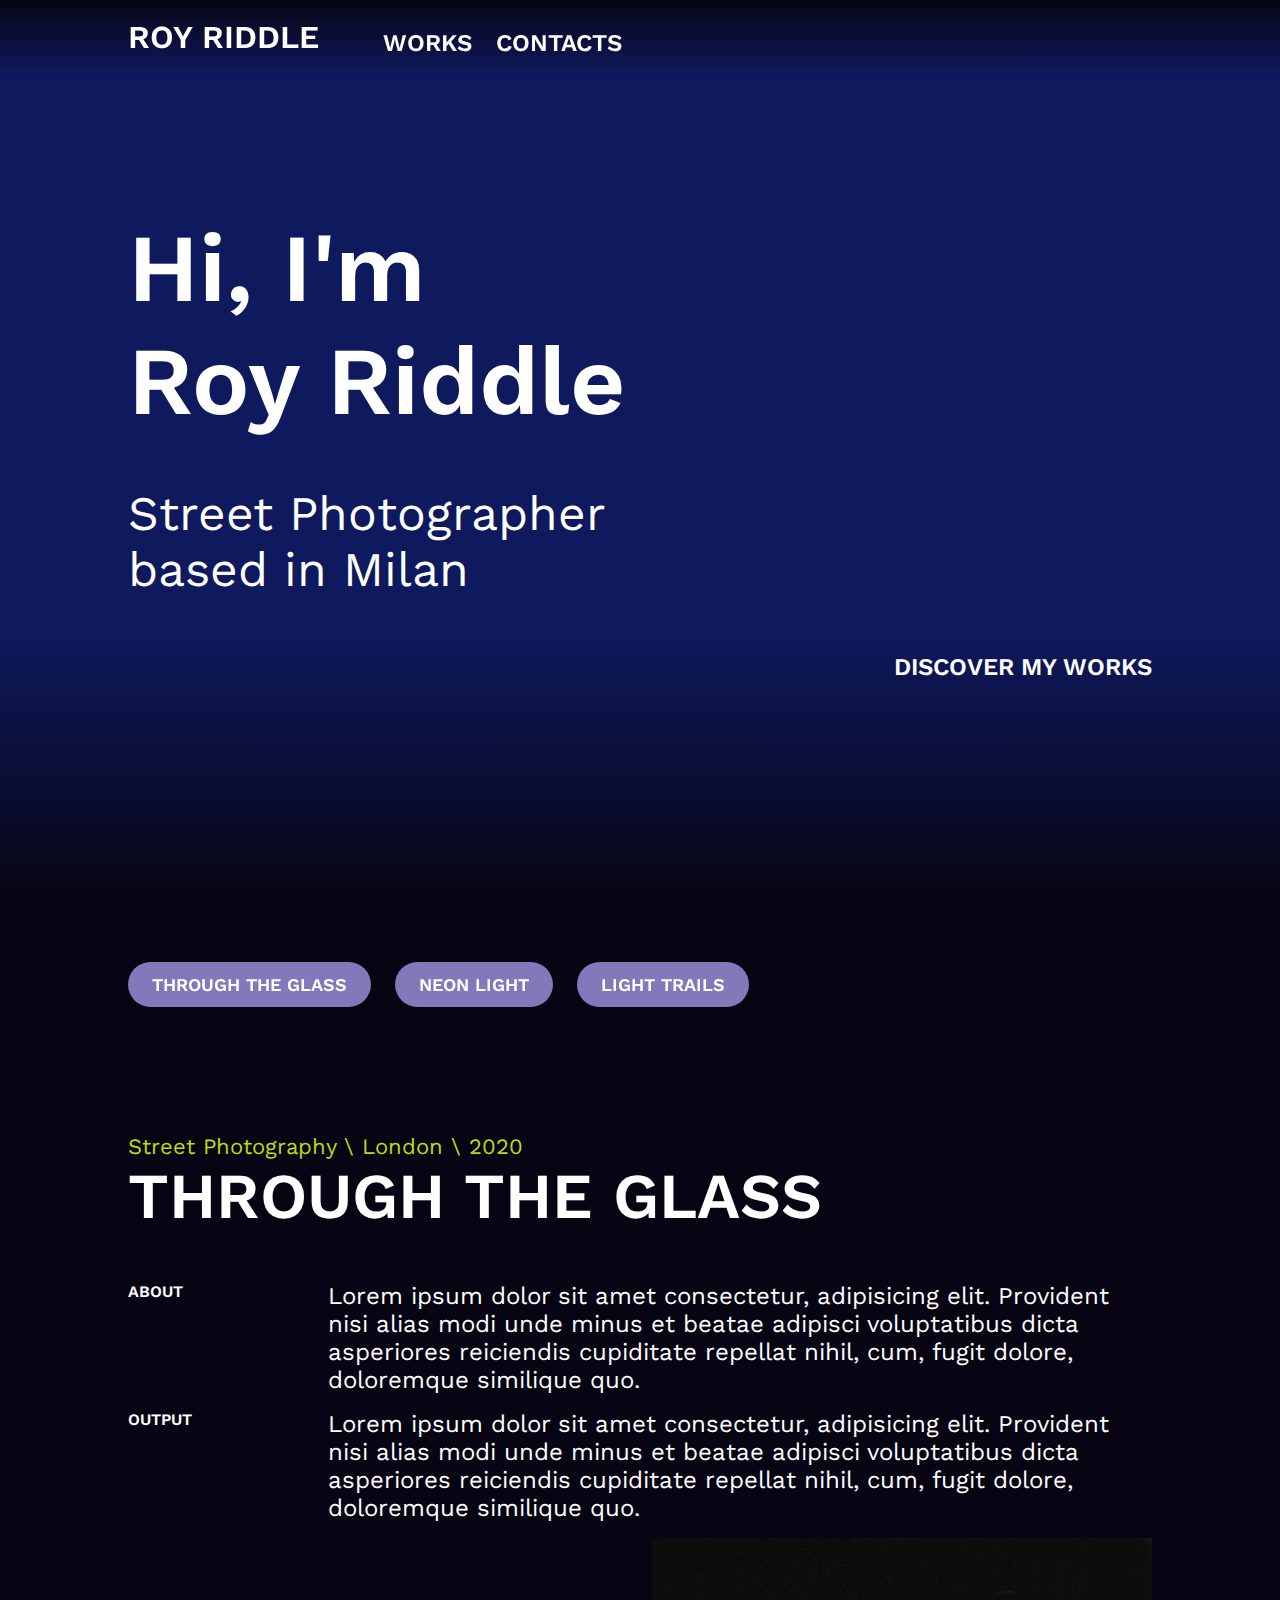
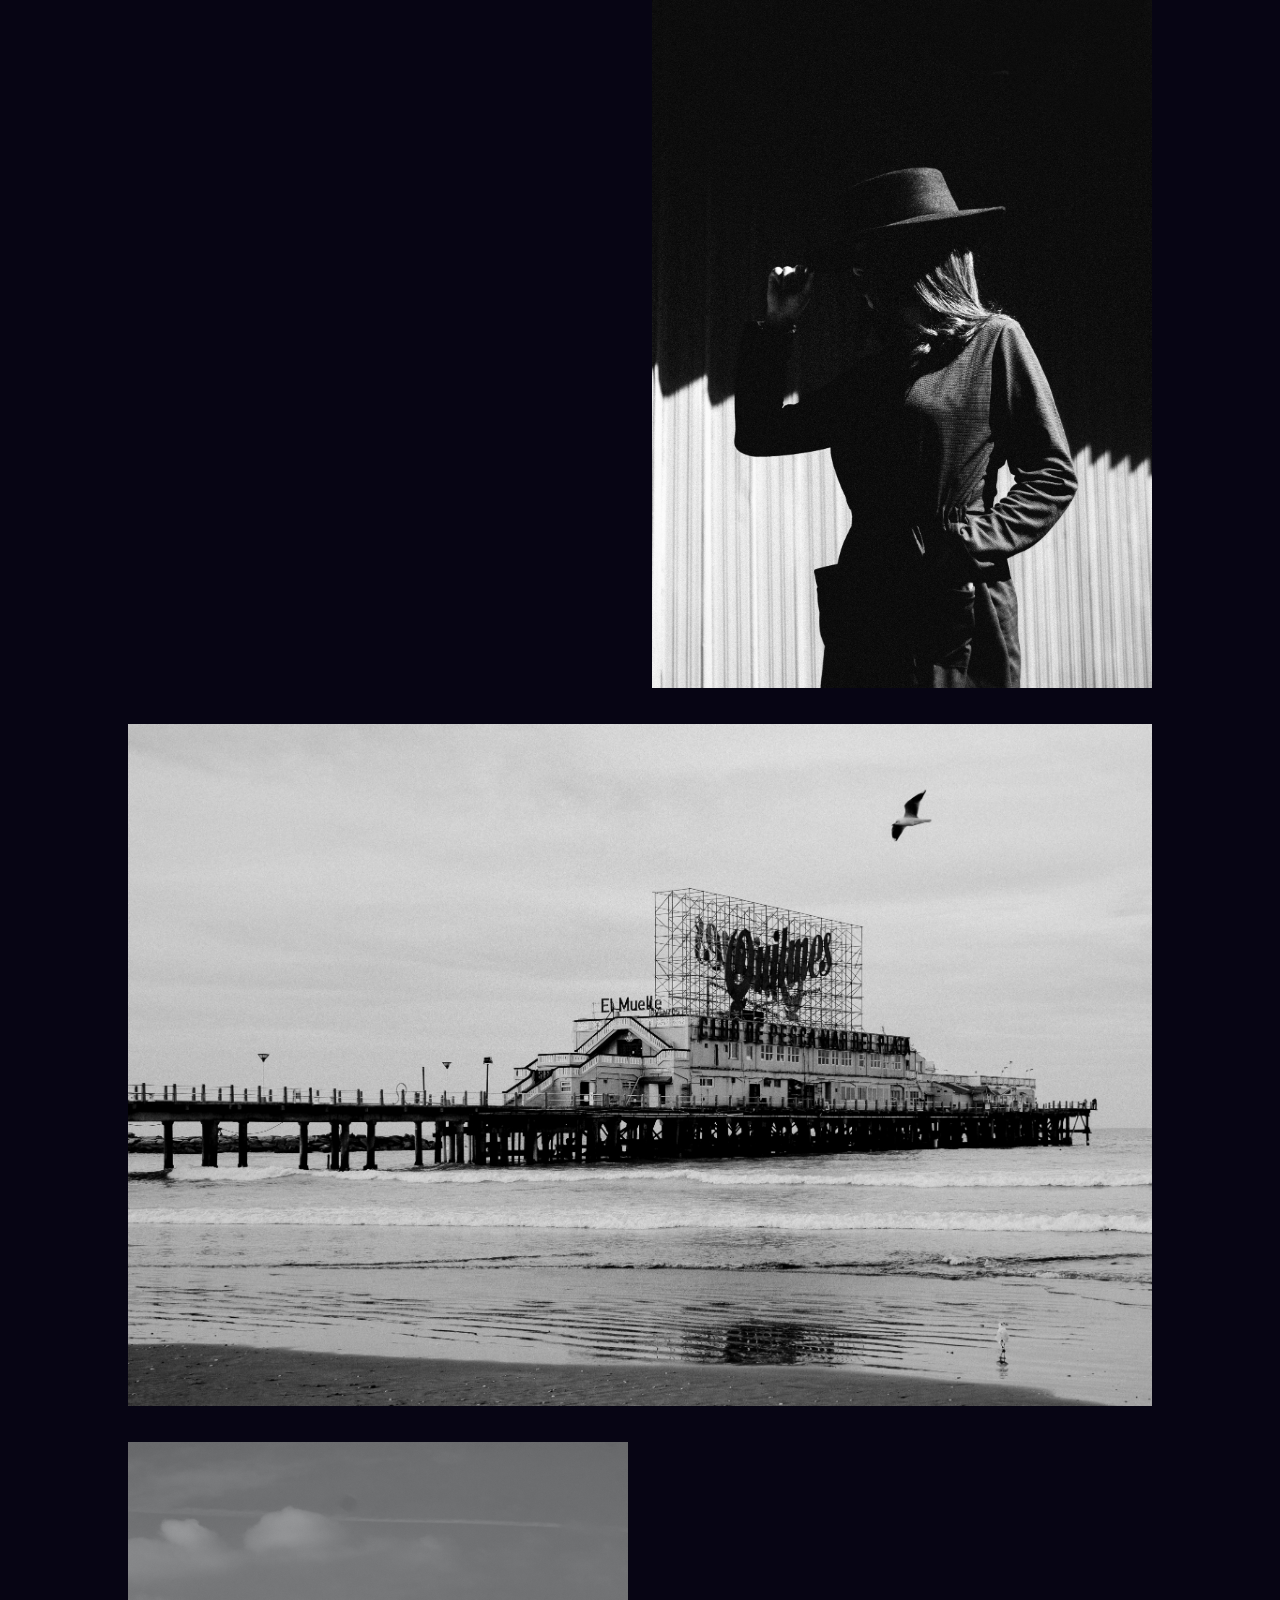
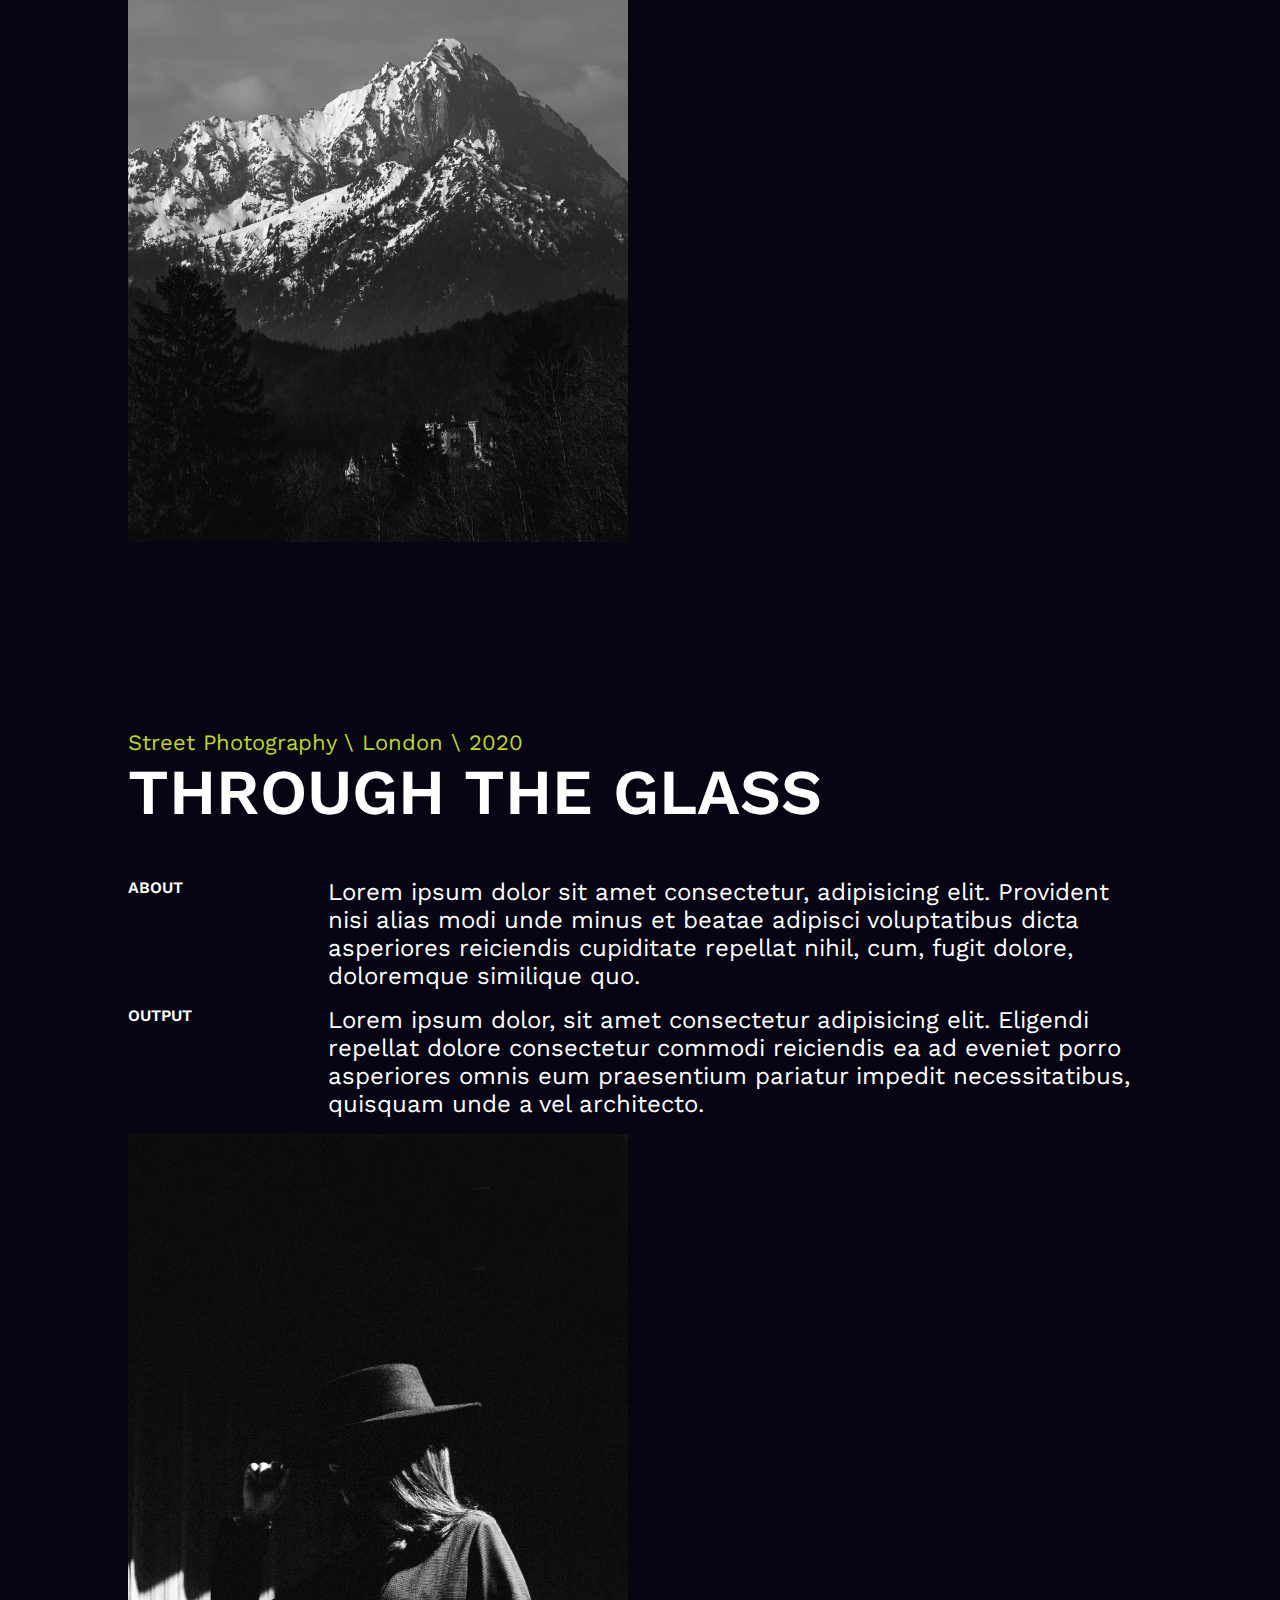
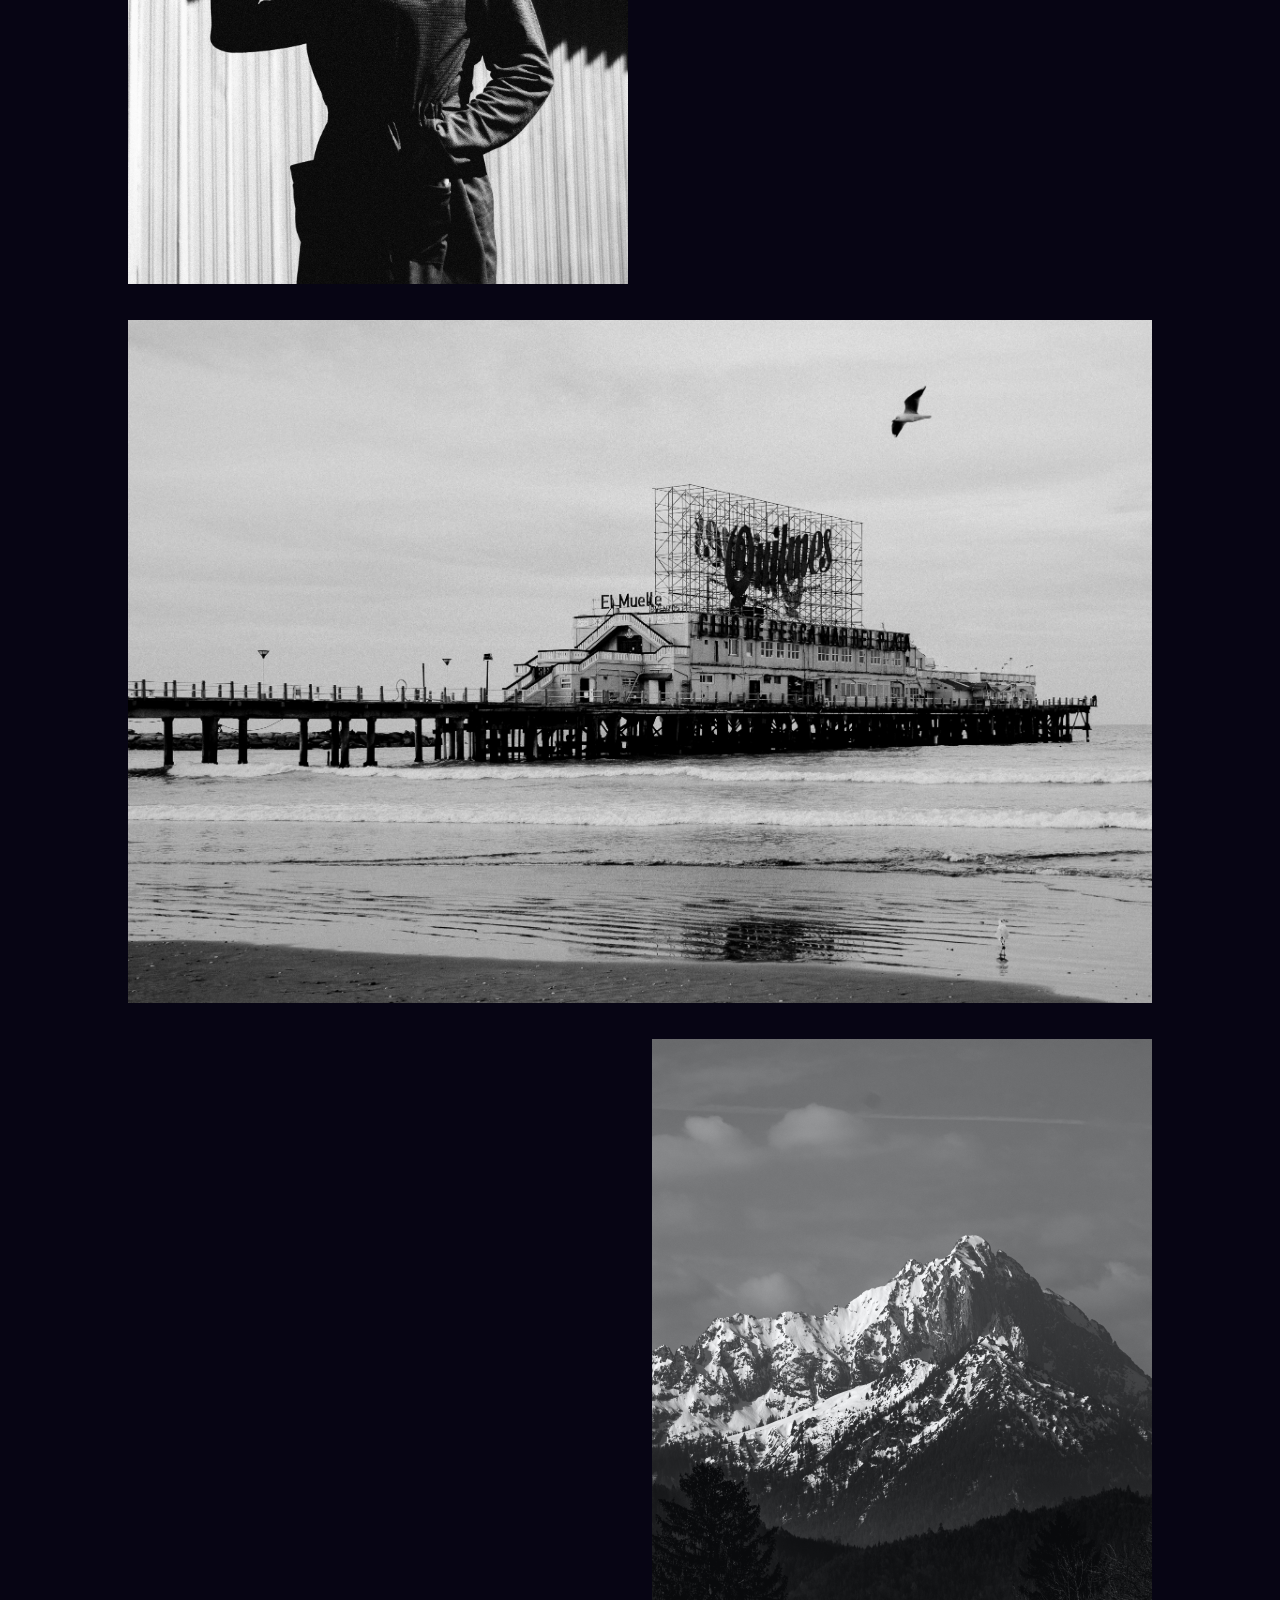
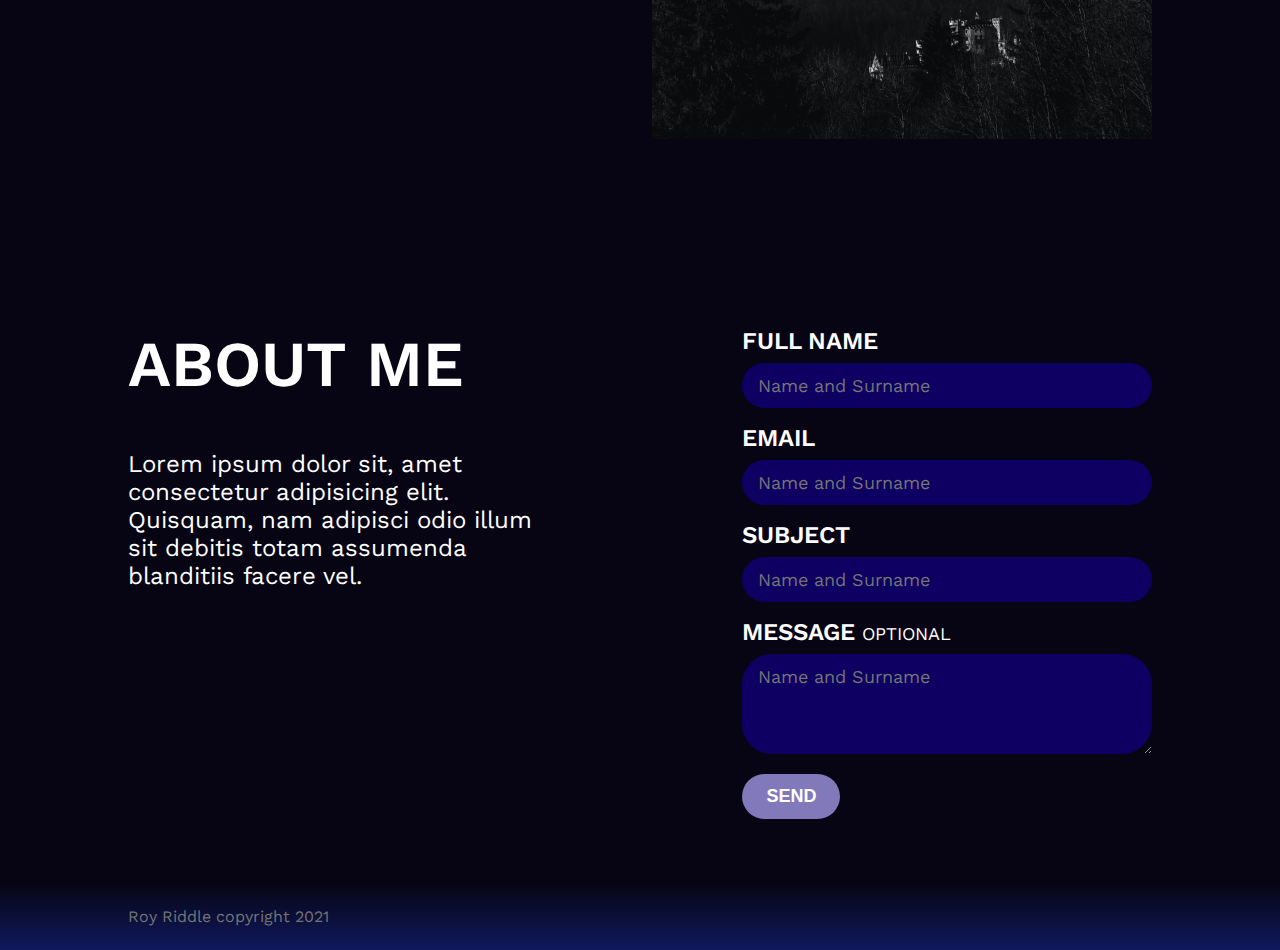
==== progetto_learnn/index.html @ c6b92913 "primo commit" ====
<!DOCTYPE html>
<html lang="en">
<head>
    <meta charset="UTF-8">
    <meta http-equiv="X-UA-Compatible" content="IE=edge">
    <meta name="viewport" content="width=device-width, initial-scale=1.0">
    <link rel="stylesheet" href="style.css">
    <link rel="preconnect" href="https://fonts.googleapis.com">
    <link rel="preconnect" href="https://fonts.gstatic.com" crossorigin>
    <link href="https://fonts.googleapis.com/css2?family=Work+Sans:ital,wght@0,600;1,400&display=swap" rel="stylesheet">
    <script src="script.js"></script>
    <title>Document</title>
</head>
<body>

  <!--  <h1>Titolo 1</h1>
    <h2>Titolo 2</h2>
    <h3>Titolo 3</h3>

    <a href="#">link</a> 
    <br>

    <button class="button">button</button>
-->
<header class="header">
    <div class="container header-container">
    <div class="logo"> Roy Riddle </div>
    <nav class="menu">
        <ul>
            <li><a href="#works">works</a></li>
            <li><a href="#contacts">Contacts</a></li>
        </ul>
    </nav>
    </div>
</header>


<section class="hero">
    <div class="container hero-content">
        <h1>Hi, I'm <br> Roy Riddle</h1>
        <h3>Street Photographer<br>based in Milan</h3>
        <a class="hero-cta" href="#">Discover my works</a>
    </div>
</section>

<section class="works-menu">
    <div class="container">
        <ul>
            <li><a class="button" href="#">Through the glass</a></li>
            <li><a class="button" href="#">Neon light</a></li>
            <li><a class="button" href="#">Light trails</a></li>
          
        </ul>
    </div>
</section>

<!-- section 1 -->

<section class="works">
    <a class="anchors" id="works"></a>
    <div class="container">

<div class="works-item">
        <div class="works-item-tags">Street Photography \ London \ 2020</div>
        <h2>Through the glass</h2>
    
        <div class="work-info">
            <div class="work-info-label">About</div>
            <div class="work-info-content">
                <p>Lorem ipsum dolor sit amet consectetur, adipisicing elit. Provident nisi alias modi unde minus et beatae adipisci voluptatibus dicta asperiores reiciendis cupiditate repellat nihil, cum, fugit dolore, doloremque similique quo.</p>
            </div>
        </div>
    
        <div class="work-info">
            <div class="work-info-label">Output</div>
            <div class="work-info-content">
                <p>Lorem ipsum dolor sit amet consectetur, adipisicing elit. Provident nisi alias modi unde minus et beatae adipisci voluptatibus dicta asperiores reiciendis cupiditate repellat nihil, cum, fugit dolore, doloremque similique quo.</p>
            </div>
        </div>

        <div class="images">
            <img class="img-verticale image-right" src="images/donna_cowboy.jpg" alt="Donna">
            <img class="img-orizzontale" src="images/el_muelle_orizzon.jpg" alt="Muelle">
            <img class="img-verticale image-left" src="images/montagna.jpg" alt="MOntagna">
        </div>
    
    </div>
    </div>
</section>

<!-- section 2 -->

<section class="works">
    <div class="container">

<div class="works-item">
        <div class="works-item-tags">Street Photography \ London \ 2020</div>
        <h2>Through the glass</h2>
    
        <div class="work-info">
            <div class="work-info-label">About</div>
            <div class="work-info-content">
                <p>Lorem ipsum dolor sit amet consectetur, adipisicing elit. Provident nisi alias modi unde minus et beatae adipisci voluptatibus dicta asperiores reiciendis cupiditate repellat nihil, cum, fugit dolore, doloremque similique quo.</p>
            </div>
        </div>
    
        <div class="work-info">
            <div class="work-info-label">Output</div>
            <div class="work-info-content">
                <p>Lorem ipsum dolor, sit amet consectetur adipisicing elit. Eligendi repellat dolore consectetur commodi reiciendis ea ad eveniet porro asperiores omnis eum praesentium pariatur impedit necessitatibus, quisquam unde a vel architecto.</p>
            </div>
        </div>

        <div class="images">
            <img class="img-verticale image-left" src="images/donna_cowboy.jpg" alt="Donna">
            <img class="img-orizzontale" src="images/el_muelle_orizzon.jpg" alt="Muelle">
            <img class="img-verticale image-right" src="images/montagna.jpg" alt="MOntagna">
        </div>
    
    </div>
    </div>
</section>


<section id="contacts" class="contacts">
    <div class="container contacts-content">
        <div class="contacts-about">
            <h2>About me</h2>
            <p>Lorem ipsum dolor sit, amet consectetur adipisicing elit. Quisquam, nam adipisci odio illum sit debitis totam assumenda blanditiis facere vel.</p>
        </div>
        <div class="contacts-form">
        
            <label class="input-label" for="">Full Name</label>
            <input class="input-field" type="text" placeholder="Name and Surname" required>

            
            <label class="input-label" for="">Email</label>
            <input class="input-field" type="email" placeholder="Name and Surname">

            <label class="input-label" for="">Subject</label>
            <input class="input-field" type="email" placeholder="Name and Surname">

            <label class="input-label" for="">Message <span>Optional</span></label>
            <textarea class="input-textarea" type="text-area" placeholder="Name and Surname"></textarea>

            <button class="button">Send</button>
           

        </div>
    </div>
</section>


<footer class="footer">
    <div class="container">
        <div class="copyright">Roy Riddle copyright 2021</div>
    </div>
</footer>

</body>
</html>
---- progetto_learnn/style.css ----
* {
    box-sizing: border-box;
    margin: 0;
    padding: 0;
}



body {
    background-color: #070514;
    color: #fff;
    font-family: 'Work Sans', sans-serif;
    font-size: 100%;
    min-height: 2000px;
}

h1, h2, h3 {
    margin-bottom: 48px;
}

h1 {
    font-size: 96px;
    font-weight: 600;
    line-height: 113px;
}

@media screen and (max-width: 576px) {
    h1 {
        font-size: 48px;
        line-height: 56px;
    }
}

h2 {
    font-size: 64px;
    font-weight: 600;
    line-height: 75px;
    text-transform: uppercase;
}
    

h3 {
    font-size: 48px;
    font-weight: normal;
    line-height: 56px;
}

p {
    font-size: 24px;
    margin-bottom: 16px;
    font-weight: 400;

}

a {
    font-size: 36px;
    font-weight: 600;
    line-height: 42px;
    color: #fff;
    text-decoration: none;
    text-transform: uppercase;
}

a:hover {
    color: #beda10;
}

.button {
    background-color: #8279bb;
    color: #fff;
    font-size: 18px;
    font-weight: 600;
    text-transform: uppercase;
    padding: 12px 24px;
    border: none;
    border-radius: 36px;
}

.button:hover {
    background-color: #beda10;
    color: #070514;
}

.input-label {
    font-size: 24px;
    font-weight: 600;
    text-transform: uppercase;
    
}

.input-label span {
    font-weight: 400;
    text-transform: uppercase;
    font-size: 18px;
}

.input-field,
.input-textarea {
    font-family: 'Work Sans', sans-serif;
    font-size: 18px;
    font-weight: 400;
    color: #757575;
    background-color: #0e0062;
    padding: 12px 16px;
    width: 100%;
    border: none;
    border-radius: 30px;
    margin: 8px auto 16px auto;
}

.input-textarea {
    height: 100px;
}


.container {
    width: 80%;
    margin-left: auto;
    margin-right: auto;
    max-width: 1140px;
}

section {
    padding-top: 64px;
    padding-bottom: 64px;
}

.hero {
    height: 100vh;
    background: linear-gradient(0deg, rgba(7,5,20,1) 0%, rgba(15,25,93,1) 30%);
}

.hero-content {
    height: 100%;
    display: flex;
    flex-direction: column;
    justify-content: center;
    }

.hero-cta {
    align-self: flex-end;
    font-size: 24px;
}

/*header*/

.header {
    position: fixed;
    top: 0;
    left: 0;
    width: 100%;
    background: linear-gradient(180deg, rgba(7,5,20,1) 0%, rgba(15,25,93,0) 100%);
    z-index: 5;
}


.header-container {
    display: flex;
    align-items: center;
    padding: 10px 0;
    flex-wrap: wrap;
    }

.logo {
    font-size: 32px;
    font-weight: 600;
    line-height: 42px;
    text-transform: uppercase;
    margin-right: 64px;
}

.menu ul {
 list-style-type: none;
 display: flex;
 flex-wrap: wrap;

}

.menu ul li {
    margin-right: 24px;
    margin-top: 12px;
    


}
.menu ul li a {
    font-size: 24px;
}


.works-menu {
    position: sticky;
    top: -5px;
}

@media screen and (max-width: 768px) {
    .works-menu{
        display: none;
    }
    
}

.works-menu ul {
    list-style-type: none;
    display: flex;
    white-space: nowrap;
}

.works-menu ul li {
    margin-right: 24px;
}


.works {
    
}

.works-item {
    margin-bottom: 24px;

}

.works-item-tags {
    font-size: 22px;
    color: #beda10;
    font-weight: normal;

}

.work-info {
    display: flex;
    flex-wrap: wrap;
}

.work-info-label {
    font-weight: 600;
    text-transform: uppercase;
    width: 200px;
    flex-grow: 0;
    flex-shrink: 1;
    
}


.work-info-content {
    width: 70%;
    flex-grow: 1;
    flex-shrink: 1;
}

img.img-verticale {
    width: 500px;
}

img.img-orizzontale  {
    width: 100%;
}

.images {
    display: flex;
    flex-direction: column;
    align-items: center;
}

.images img {
    margin-bottom: 36px;
    max-width: 100%;
}

.image-right {
    align-self: flex-end;
}

.image-left {
    align-self: flex-start;
}


.contacts {

}

.contacts-content {
    display: flex;
    justify-content: space-between;
}

.contacts-about,
.contacts-form {
    width: 40%;
    flex-grow: 0;
    flex-shrink: 0;
}

@media screen and (max-width: 768px) {
    .contacts-content {
        flex-direction: column;
       
    }
    
    .contacts-about,
    .contacts-form {
        width: 100%;
}
}

.footer {
    background: linear-gradient(180deg, rgba(7,5,20,0) 0%, rgba(15,25,93,1) 100%);
    padding: 24px 0;
}


.copyright {
    color: #757575;
}

.anchors {
    visibility: hidden;
    position: relative;
    top:-150px;
}
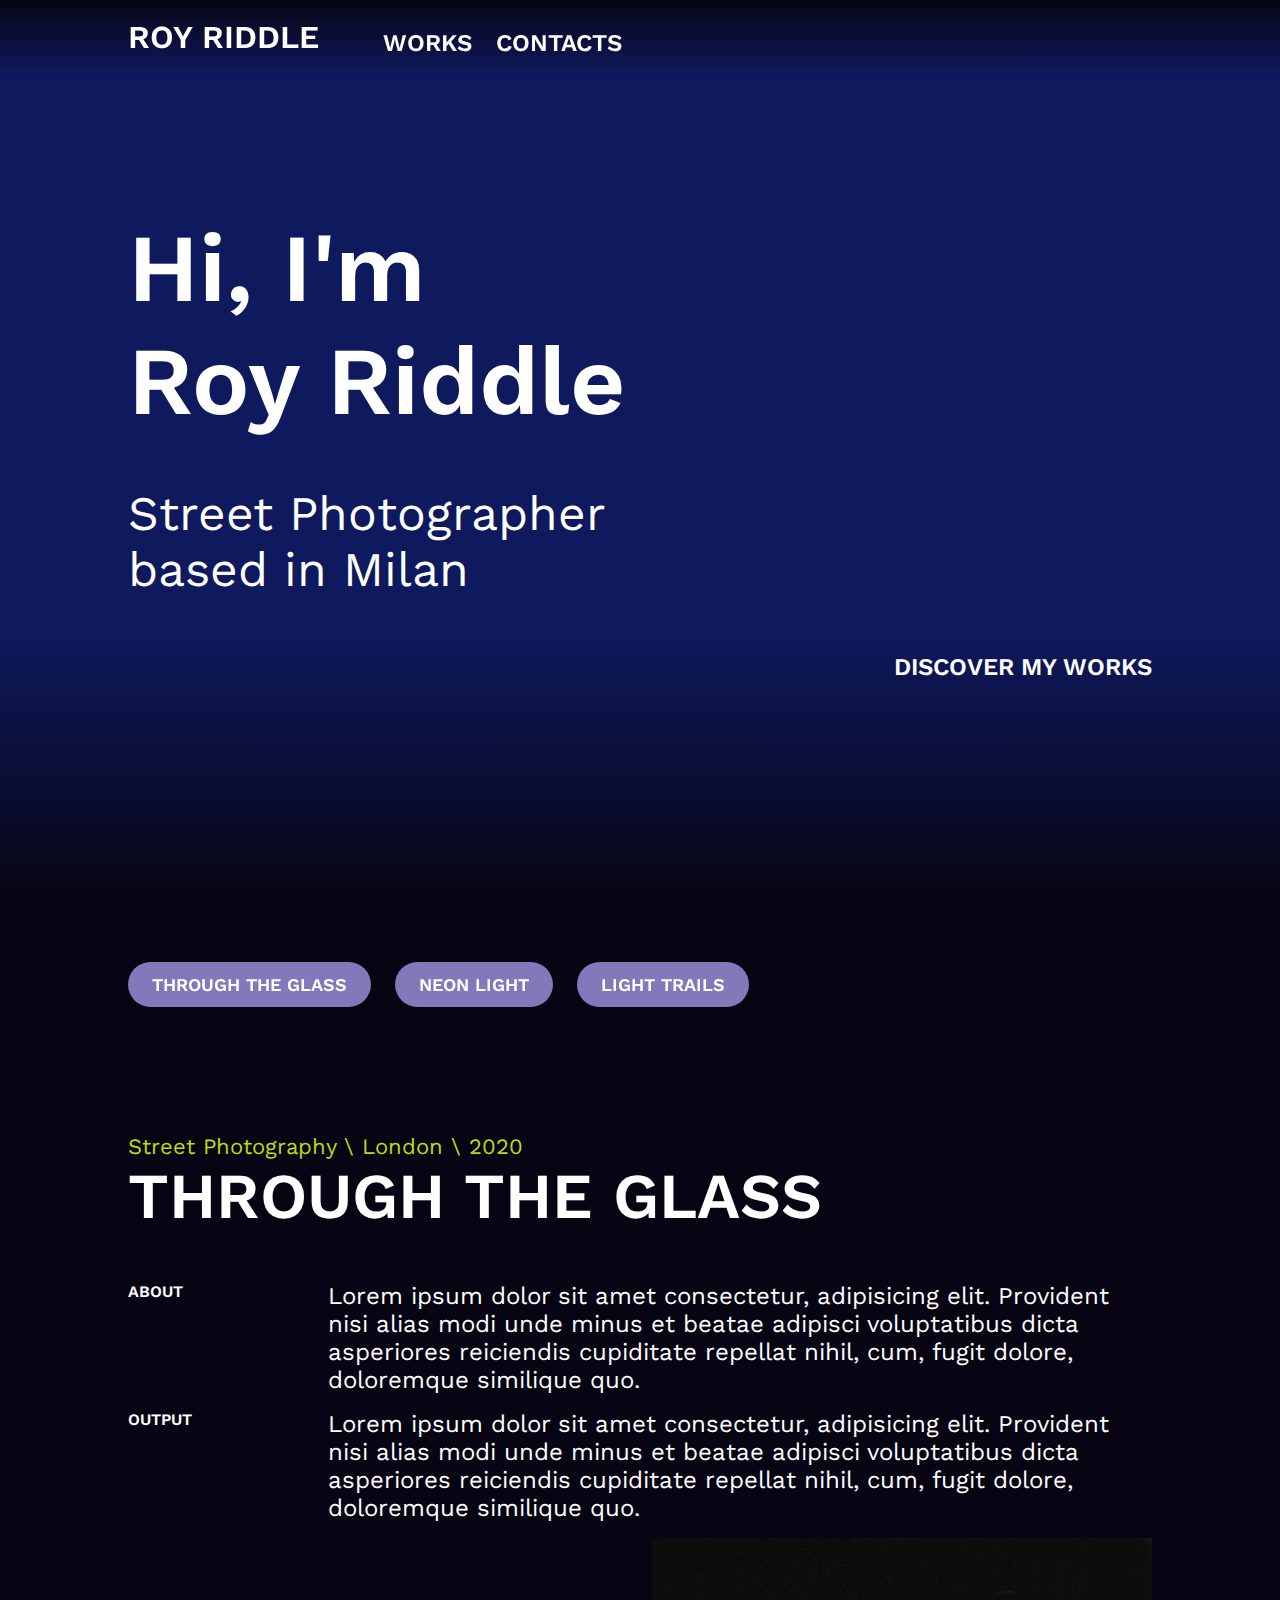
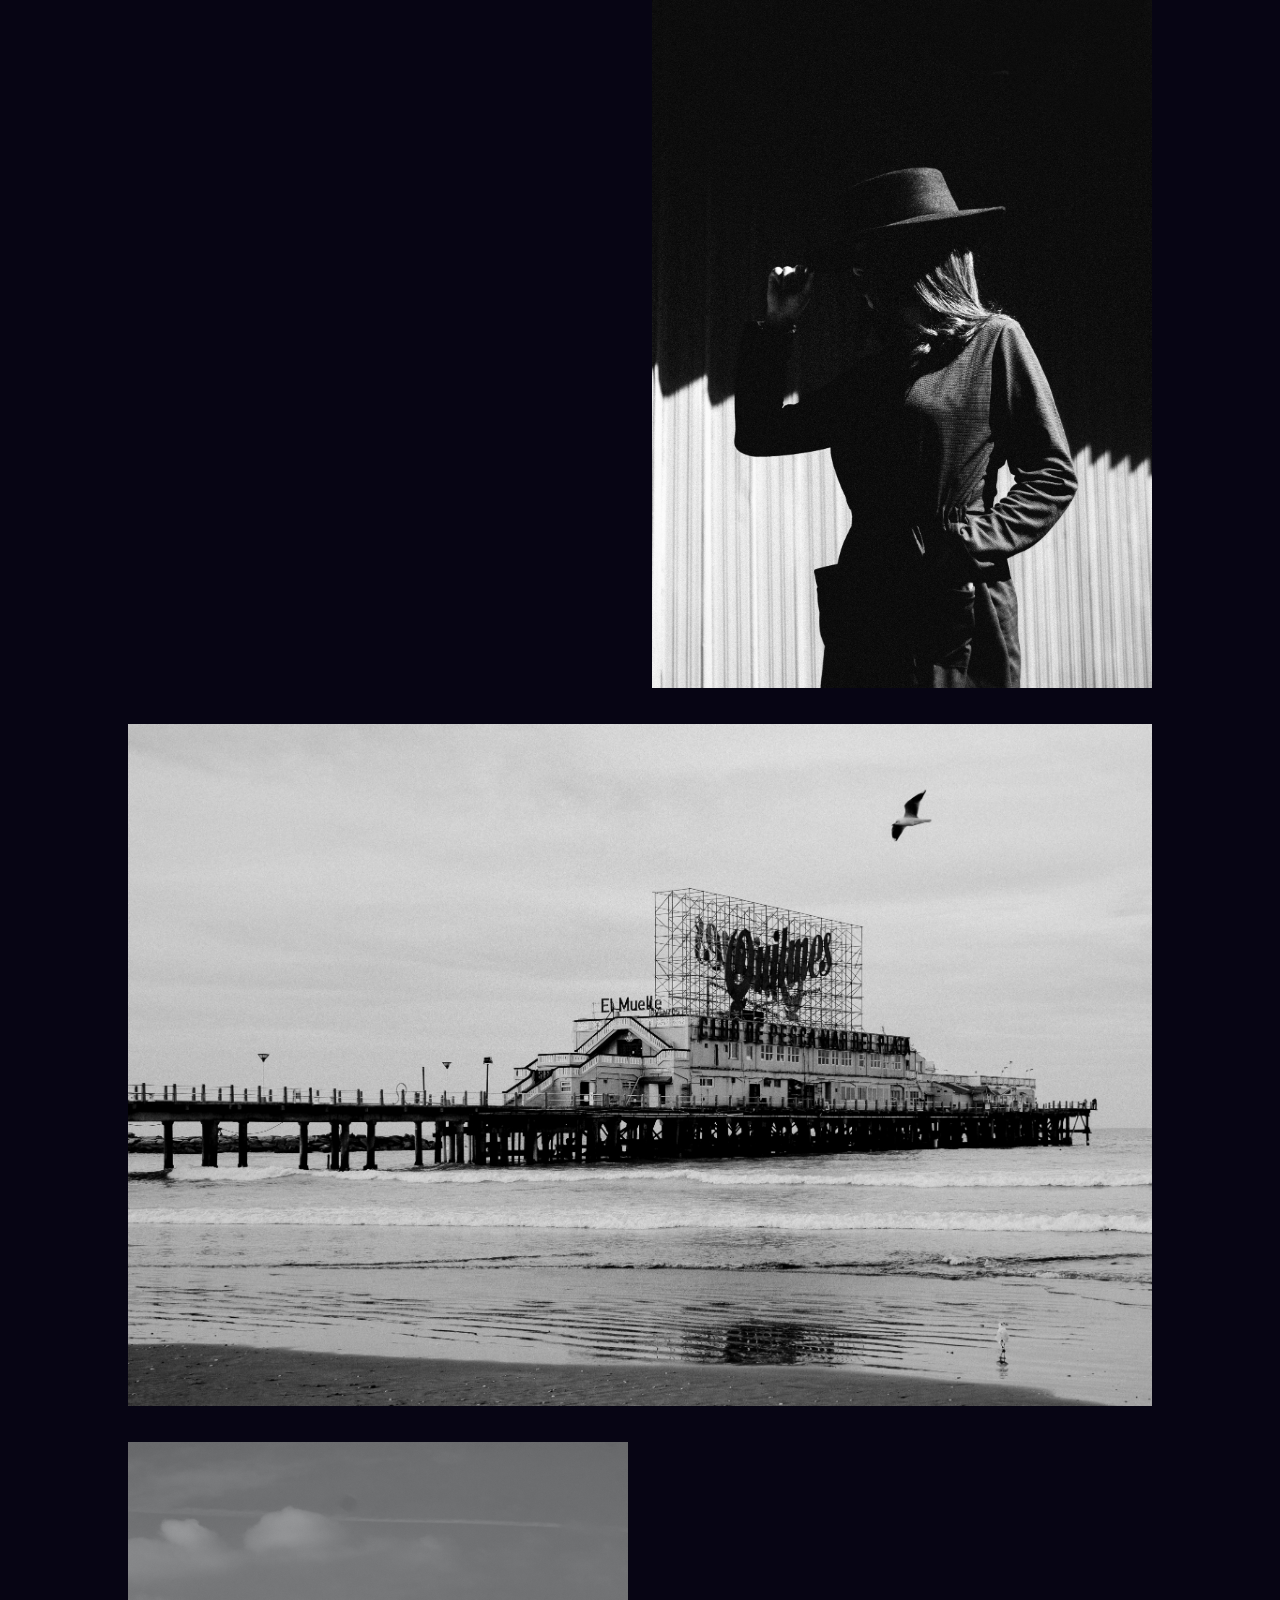
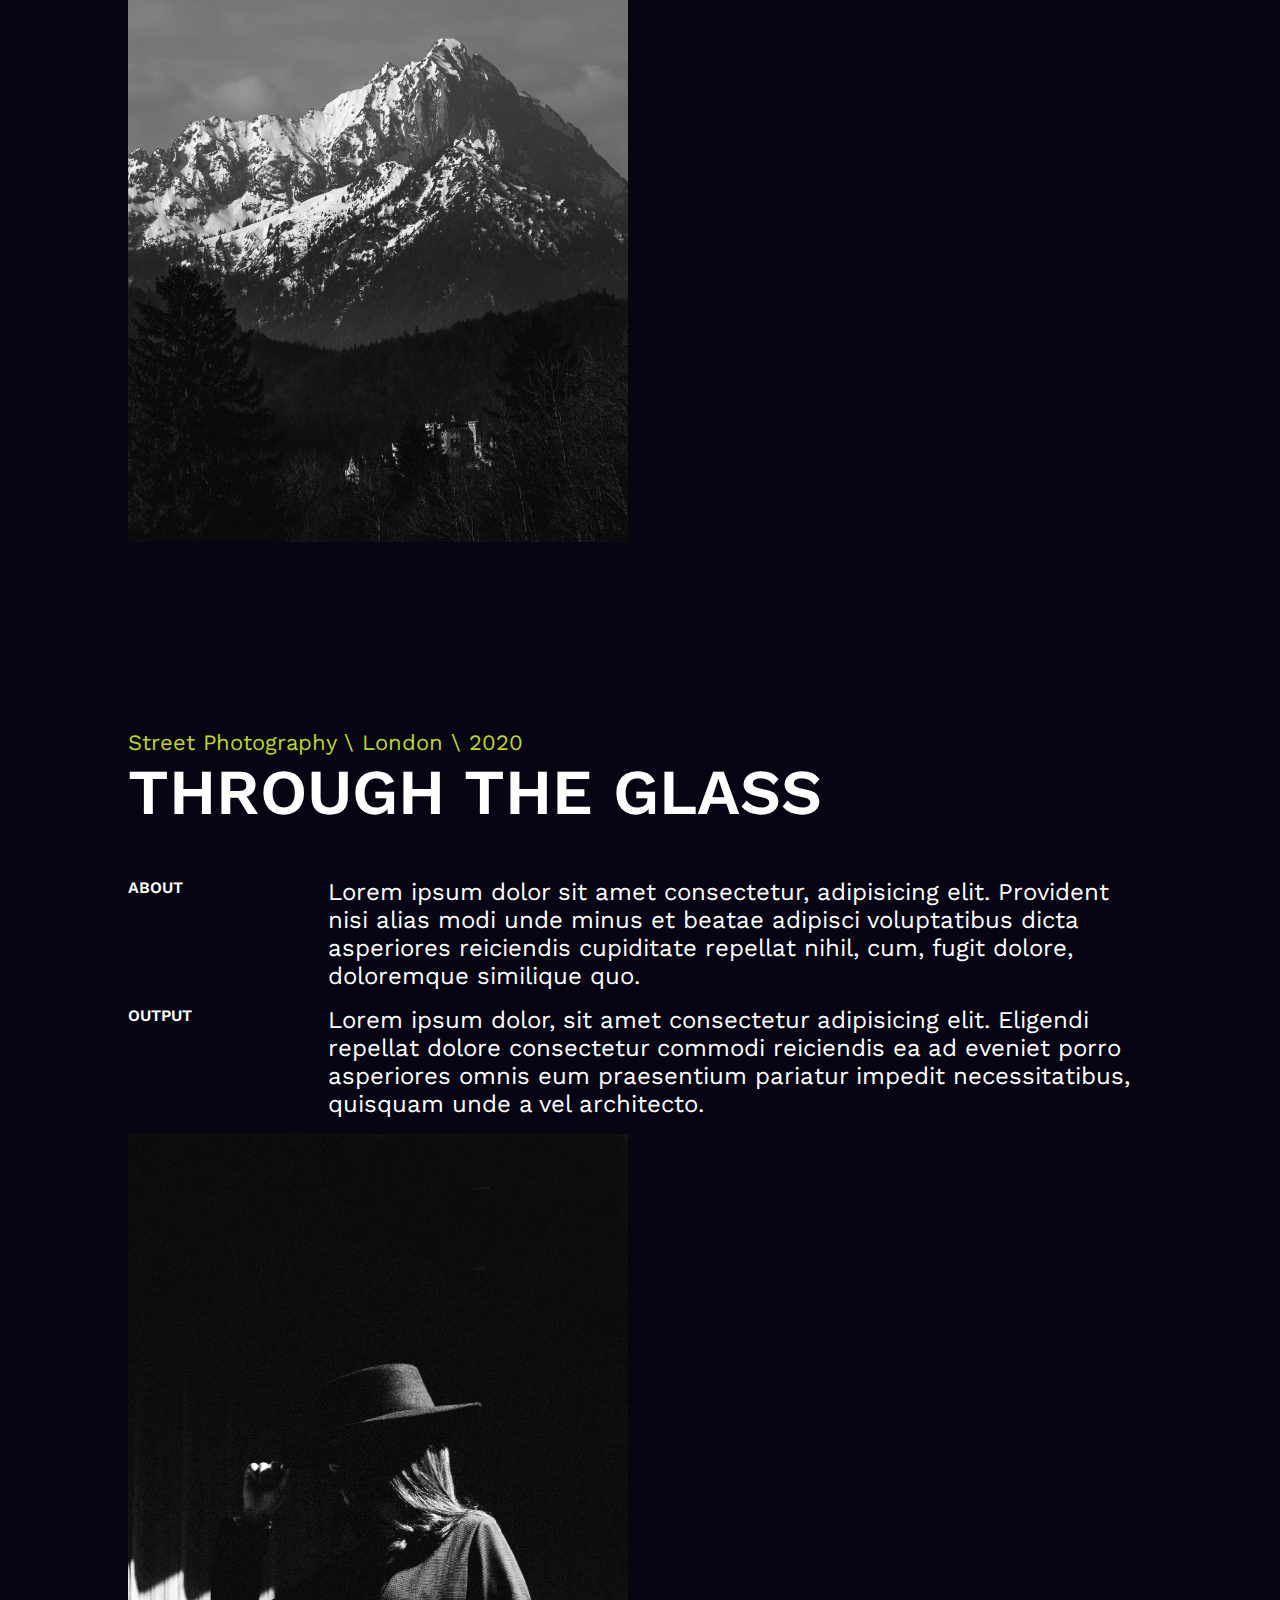
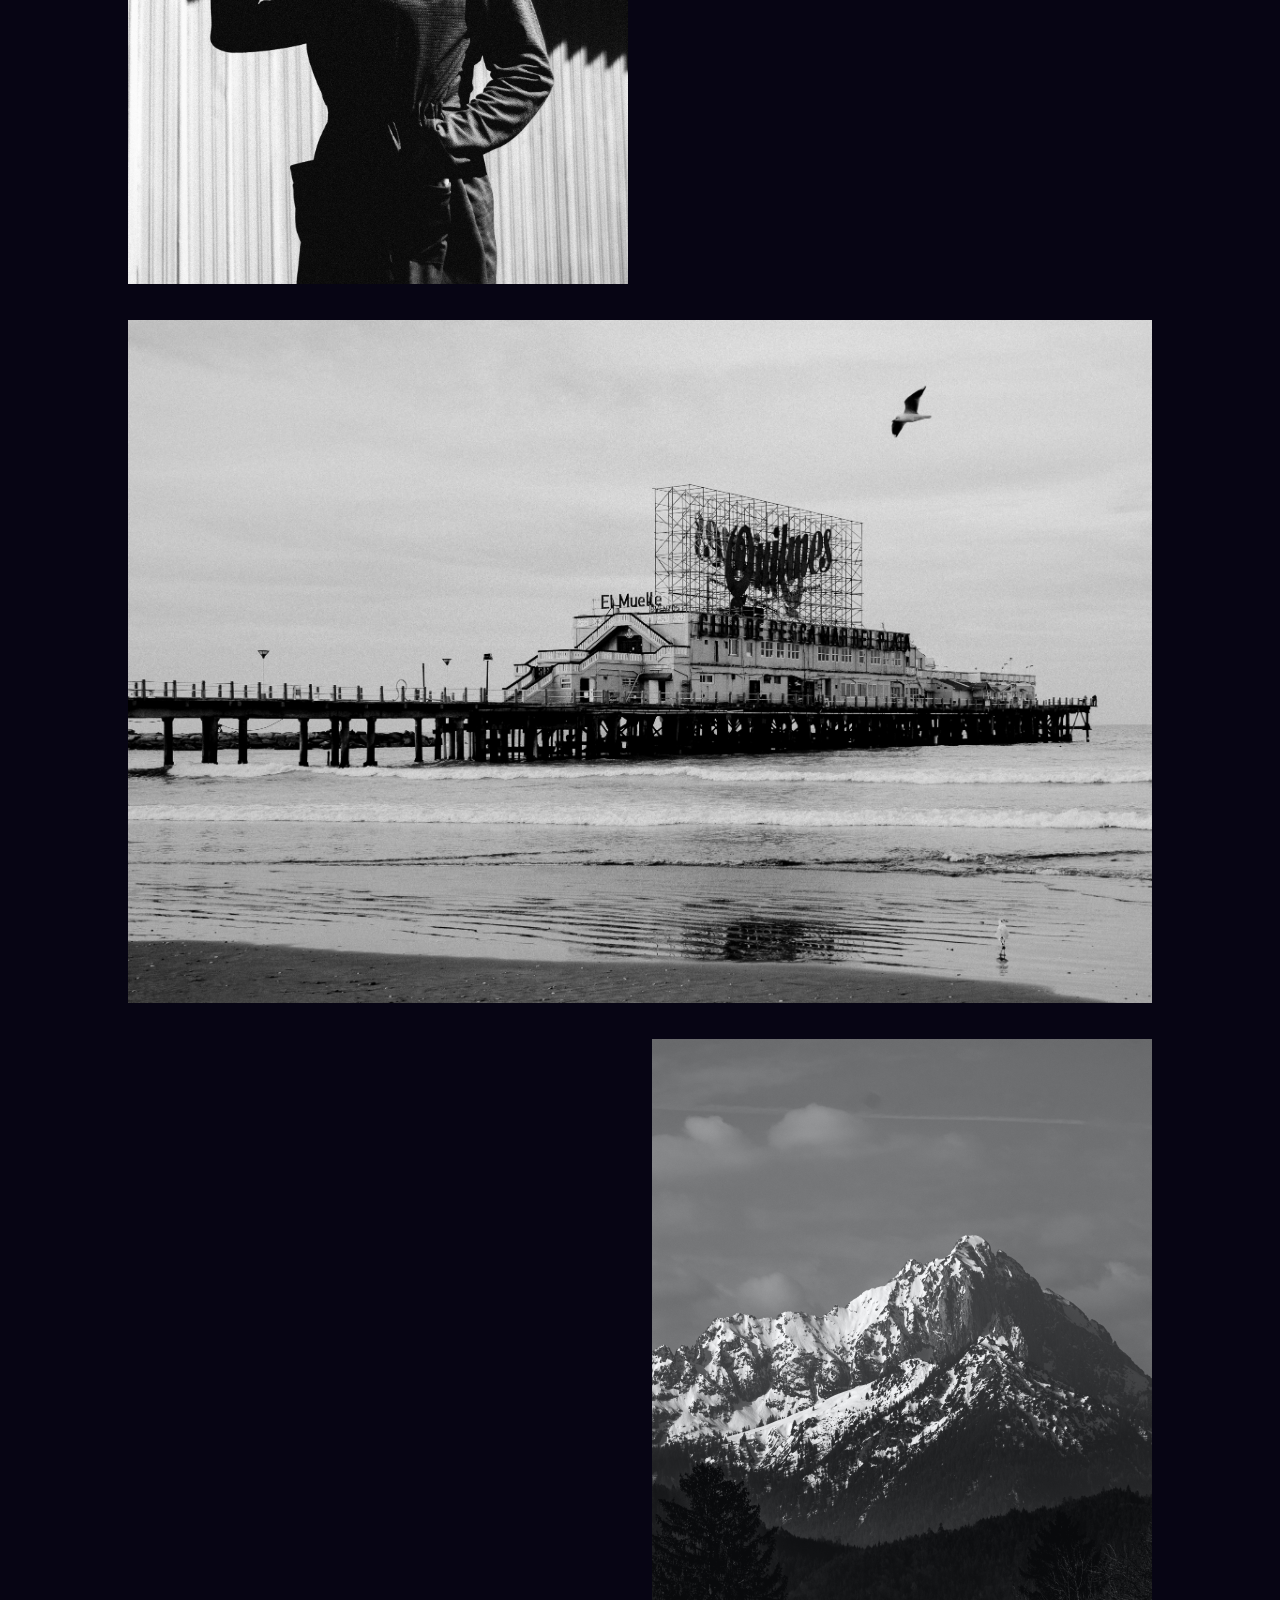
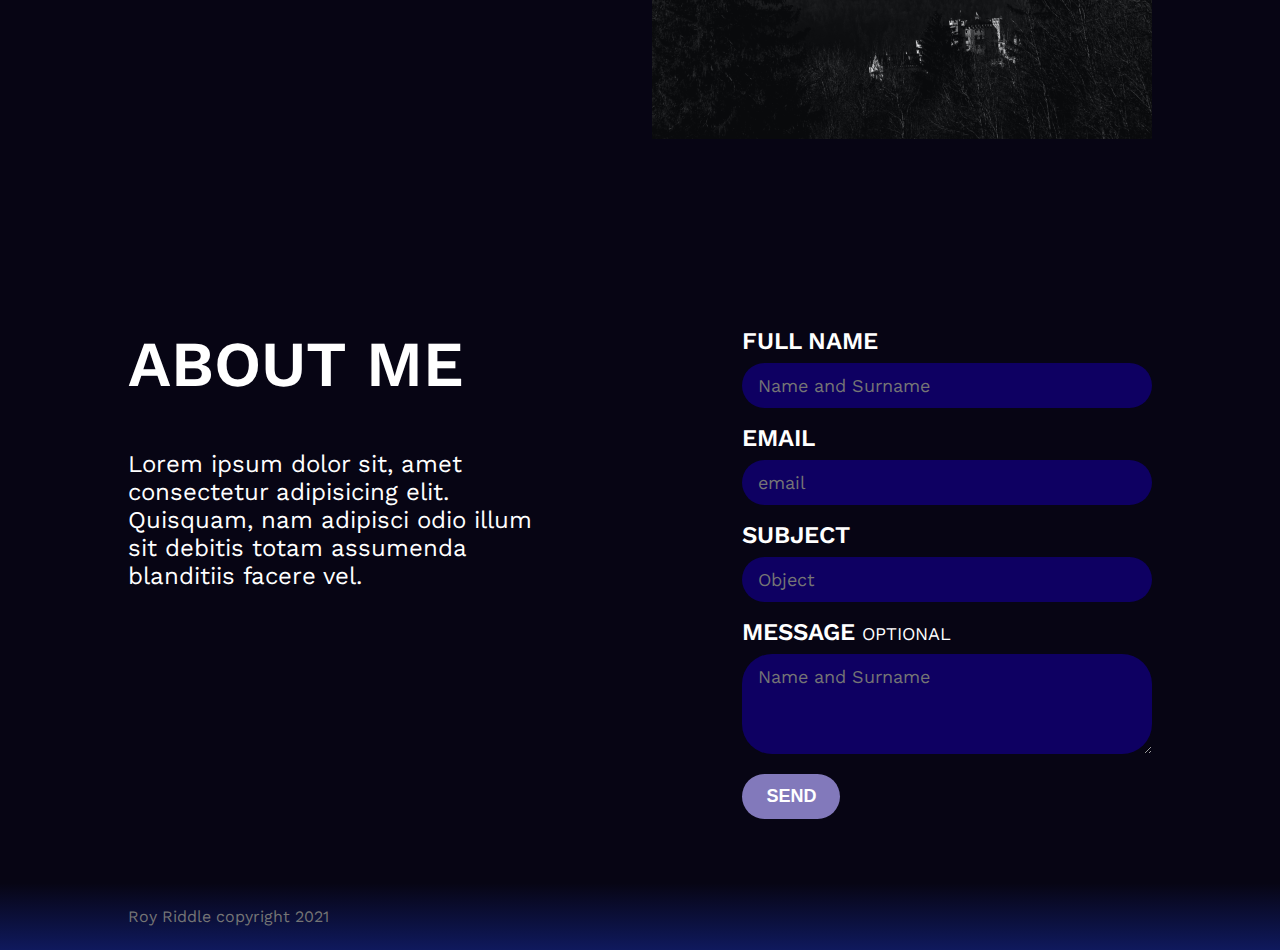
==== commit fd678e3f: "modifica form" ====
--- a/progetto_learnn/index.html
+++ b/progetto_learnn/index.html
@@ -129,22 +129,25 @@
             <p>Lorem ipsum dolor sit, amet consectetur adipisicing elit. Quisquam, nam adipisci odio illum sit debitis totam assumenda blanditiis facere vel.</p>
         </div>
         <div class="contacts-form">
+            
+            <form name="form-pagina-home" netlify>
         
             <label class="input-label" for="">Full Name</label>
-            <input class="input-field" type="text" placeholder="Name and Surname" required>
+            <input class="input-field" type="text" placeholder="Name and Surname" required name="nome e cognome">
 
             
             <label class="input-label" for="">Email</label>
-            <input class="input-field" type="email" placeholder="Name and Surname">
+            <input class="input-field" type="email" placeholder="email" name="email">
 
             <label class="input-label" for="">Subject</label>
-            <input class="input-field" type="email" placeholder="Name and Surname">
+            <input class="input-field" type="text" placeholder="Object" name="oggetto">
 
             <label class="input-label" for="">Message <span>Optional</span></label>
             <textarea class="input-textarea" type="text-area" placeholder="Name and Surname"></textarea>
 
             <button class="button">Send</button>
-           
+       
+        </form>
 
         </div>
     </div>
